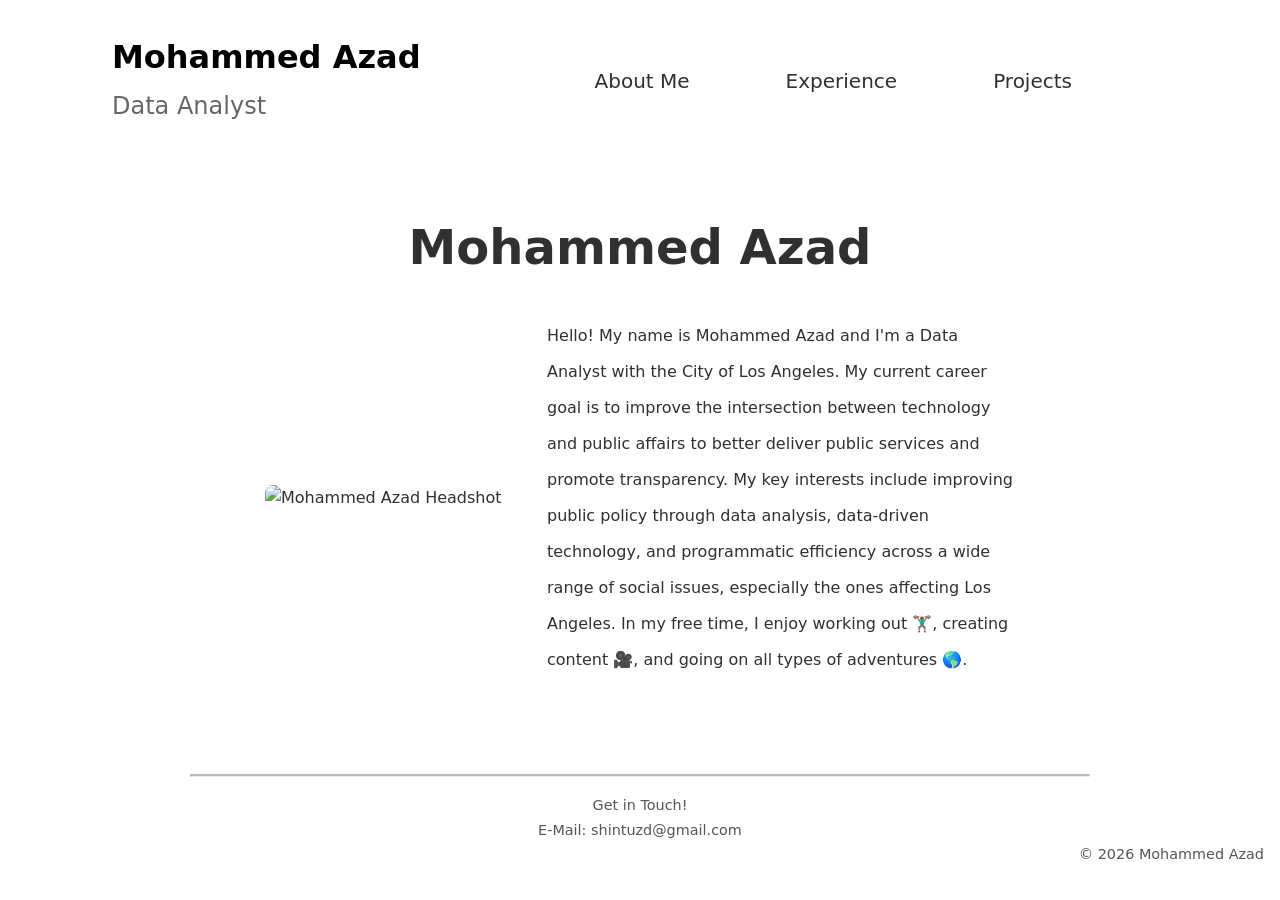
==== index.html @ d5da33bd "2026 updates 2026 update and added full sized prsnl maps" ====
<!DOCTYPE html>
<html lang="en">

<head>
    <meta charset="utf-8" />
    <meta name="viewport" content="width=device-width, initial-scale=1.0">
    <title> Mohammed Azad</title>
    <link rel="shortcut icon" href="#">
    <link rel="stylesheet" href="styles/style.css">

    <!-- Google Fonts -->
    <link href="https://fonts.googleapis.com/css2?family=Inter:wght@400;600&display=swap" rel="stylesheet">
        
    <!-- Leaflet's css-->
    <link rel="stylesheet" href="https://unpkg.com/leaflet@1.7.1/dist/leaflet.css" />

    <!-- Leaflet's JavaScript-->
    <script src="https://unpkg.com/leaflet@1.7.1/dist/leaflet.js"></script>
    <script src="https://cdnjs.cloudflare.com/ajax/libs/PapaParse/5.3.0/papaparse.min.js"></script>
</head>

<body class="home">
    <header class="header">
        <div id="plaque">
            <a href="index.html" id="name">Mohammed Azad</a>
            <h2 id="subtitle">Data Analyst</h2>
        </div>
        <nav id="navigation">
            <a href="about.html">About Me</a>
            <a href="experience.html">Experience</a>
            <a href="projects.html">Projects</a>
        </nav>
    </header>

    <main class="main_content">
        <section id="front">
            <div id="hero">
                <h1> Mohammed Azad</h1>
            </div>

            <div id="photobio">
                <img id="pfp" src="images/IMG_7677.jpg" alt="Mohammed Azad Headshot">
                <p id="landing_bio"> 
                    Hello! My name is Mohammed Azad and I'm a Data Analyst with the City of Los Angeles. My current career goal is to 
                    improve the intersection between technology and public affairs to better deliver public services and promote transparency. 
                    My key interests include improving public policy through data analysis, data-driven technology, and programmatic efficiency across a wide range of social issues, especially the ones affecting Los Angeles. 
                    In my free time, I enjoy working out 🏋🏾‍♂️, creating content 🎥, and going on all types of adventures 🌎.                        
                </p>
            </div>
        </section>
    </main>

    <footer class="footer"> 
        <hr class="solid">
        <p style="line-height: 25px;">Get in Touch! <br>
        E-Mail: shintuzd@gmail.com</p>
        <p style="text-align: right"> © 2026 Mohammed Azad</p>
    </footer> 
</body>
</html>
---- styles/style.css ----
* {
    box-sizing: border-box;
  }
  
  body {
    display: grid;
    grid-template-areas: 
      "header"
      "main_content"
      "footer";
    grid-template-rows: auto 1fr auto;
    margin: 0;
    font-family: system-ui, -apple-system, BlinkMacSystemFont, 'Segoe UI', Roboto, Oxygen, Ubuntu, Cantarell, 'Open Sans', 'Helvetica Neue', sans-serif;
    background-color: #fff; 
    color: #303030;
    line-height: 1.6;
  }

  body.full-map-page {
    overflow-x: hidden;
}

  .full-map-page #foodmap {
    width: 80vw;
    position: relative;
    
    /* 1. Move the left edge to the center of the screen */
    left: 50%; 
    
    /* 2. Pull the map back by half of its OWN width */
    transform: translateX(-50%); 
    
    height: 80vh;
    border-radius: 8px; /* Keeps the rounded corners since it's not full-screen */
    margin-top: 2rem;
    margin-bottom: 2rem;
}
  .full-map-page #travelmap {
    width: 70vw;
    height: 80vh;
    margin: 2rem auto;   /* centers cleanly */
    border-radius: 8px;
}
  p {
    margin: 0;
  }
  
  .main_content {
    grid-area: main_content;
    padding: 1rem;
    max-width: 1000px;
    margin: 0 auto;
  }
  
  .footer {
    grid-area: footer;
    text-align: center;
    padding: 2rem 1rem;
    font-size: 0.9rem;
    color: #555;
  }
  
  /* Header */
  .header {
    grid-area: header;
    display: flex;
    flex-direction: column;
    align-items: center;
    padding: 1rem;
  }
  
  .header a {
    text-decoration: none;
    color: #303030;
  }
  
  .header a:hover {
    text-decoration: underline;
  }
  
  #plaque {
    flex: 1;
    min-width: 200px;
  }
  
  #name {
    font-size: 2rem;
    font-weight: bold;
    text-decoration: none;
    color: #000;
  }
  
  #subtitle {
    font-size: 1.5rem;
    color: #666;
    margin-top: 0.25rem;
    align-self: center;
    font-weight: 100
  }
  
  #navigation {
    display: flex;
    gap: 2rem;
    flex-wrap: wrap;
    justify-content: flex-end;
    font-size: 1rem
  }
  
  /* Hero Section */
  #hero {
    text-align: center;
    margin: 2rem 0;
  }
  
  #hero h1 {
    color: #303030;
    font-size: 2.5rem;
    margin: 0;
  }
  
  #front {
    margin: 0 1rem;
  }
  
  /* Bio Section */
  #photobio {
    display: grid;
    gap: 1.5rem;
    justify-items: center;
    margin: 2rem auto;
    max-width: 750px;
  }
  
  #pfp {
    max-width: 200px;
    width: 100%;
    border-radius: 8px;
  }
  
  #landing_bio {
    font-size: 1rem;
    font-weight: 400;
    line-height: 2;
    color: #303030;
    max-width: 100%;
    text-align: center;
  }
  
  /* About Page */
  #aboutcontainer {
    display: grid;
    gap: 1rem;
  }
  
  #aboutphotobio {
  display: grid;
  grid-template-columns: 1fr 300px;
  gap: 2rem;
  align-items: start;
  margin: 2rem auto;
  max-width: 900px;
}
  
  #about_bio {
    font-size: 1rem;
    line-height: 1.8;
    color: #303030;
  }
  
  #about_bio span {
    text-align: center;
    font-weight: bold;
    font-style: italic;
    display: block;
    margin-bottom: 1rem;
  }
  
  #about_pfp {
    max-width: 300px;
    width: 100%;
    margin: 0 auto;
  }
  
  #afterfirstpg {
    font-size: 1rem;
    line-height: 1.8;
    max-width: 700px;
    margin: 0 auto 2rem auto;
  }
  
  /* Experience Page */
  .experience {
    padding-top: 1rem;
  }
  
  #work_bio {
    font-size: 0.95rem;
    line-height: 1.8;
  }
  
  #work_photo {
    max-width: 300px;
    width: 100%;
    margin: 0 auto;
  }
  
  #recent,
  #second,
  #third {
    display: grid;
    gap: 1.5rem;
    align-items: center;
  }
  
  /* Blog Cards */
  #cardokun {
    display: grid;
    gap: 2rem;
    margin: 2rem 0;
  }
  
  .card {
    background-color: white;
    border: 1px solid #bacdd8;
    padding: 1rem;
    border-radius: 12px;
  }
  
  #cardokun img {
    width: 100%;
    border-radius: 12px;
    height: 200px;
    object-fit: cover;  
  }
  
  .tag {
    padding: 4px 8px;
    border: 1px solid #e5eaed;
    border-radius: 50px;
    font-size: 0.8rem;
    font-weight: 600;
    color: #788697;
  }
  
  #cardname {
    font-size: 1.2rem;
    font-weight: 600;
    margin-top: 1rem;
  }
  
  #cardokun p {
    font-size: 0.9rem;
    color: #7f8c9b;
    line-height: 1.5;
    margin-bottom: 0.5rem;
  }
  
  #cardokun button {
    border: none;
    padding: 0.75rem 1.25rem;
    border-radius: 50px;
    font-weight: 600;
    color: #0077ff;
    background-color: #e0efff;
    margin: 0 auto;
    display: block;
    cursor: pointer;
    transition: background 0.2s ease, color 0.2s ease;
  }
  
  #cardokun button:hover {
    background-color: #0077ff;
    color: #e0efff;
  }
  
  /* Footer */
  hr.solid {
    border-top: 2px solid #bbb;
    margin: 1rem auto;
    max-width: 900px;
  }
  
  /* Maps */
  #restaurant_portion {
    display: grid;
    gap: 2rem;
  }
  
  #restaurant_interface {
    display: grid;
    gap: 1.5rem;
  }
  
  #restaurant_map {
    display: grid;
    gap: 1rem;
  }
  
  #restaurant_survey {
    height: auto;
  }
  
  #the_map,
  #the_map2 {
    height: 60vh;
    margin: 1rem auto;
    width: 100%;
    border-radius: 8px;
  }


   /* Large screens */

  @media (min-width: 1200px) {

    .main_content {
    max-width: 1550px; /* Increased from 1000px */
  }

    .header {
      flex-direction: row;
      justify-content: space-between;
      align-items: center;
    }
  
    #photobio {
      grid-template-columns: 1fr 2fr;
      text-align: left;
      align-items: center;
    }
  
    #landing_bio {
      text-align: left;
      padding-left: 1rem;
      line-height: 2;
    }
  
    #aboutphotobio {
      grid-template-columns: 2fr 2.5fr;
      align-items: center;
    }
  
    #recent,
    #second,
    #third {
      grid-template-columns: 1fr 1fr;
    }
  
    #cardokun {
      grid-template-columns: repeat(3, 1fr);
    }
  
    #restaurant_interface {
      grid-template-columns: 2fr 1fr;
    }
    
    #hero h1 {
      font-size: 3rem;
    }
  
    #pfp {
      max-width: 270px;
    }
  
    #work_photo {
      max-width: 400px;
    }

    #landing_bio {
        text-align: left;
        padding-left: 1rem;
        line-height: 2.25;
      }

    #plaque {
        margin-left: 6rem;
        margin-top: 1rem;

    }
    #navigation {
        gap: 6rem;
        font-size: 1.25rem;
        margin-right: 12rem
    }
  }
  
  /* Medium screens */
  @media (min-width: 768px) and (max-width: 1199px) {
    .header {
      flex-direction: row;
      justify-content: space-between;
      align-items: center;
    }
  
    #photobio {
      grid-template-columns: 1fr 2fr;
      text-align: left;
      align-items: center;
    }
  
    #landing_bio {
      text-align: left;
      padding-left: 1rem;
      line-height: 2;
    }
  
    #aboutphotobio {
      grid-template-columns: 2fr 2fr;
      align-items: center;
    }
  
    #recent,
    #second,
    #third {
      grid-template-columns: 1fr 1fr;
    }
  
    #cardokun {
      grid-template-columns: 1fr 1fr;
    }
  
    #restaurant_interface {
      grid-template-columns: 2fr 1fr;
    }

    #navigation {
        gap: 6rem;
    }

    plaque {
      margin-left: 2rem;
      margin-top: 1rem;

  }


  }
  
 
 /* Small screens */
  
  @media (max-width: 767px) {
    .header {
      flex-direction: column;
      align-items: center; 
      gap: 1rem;
      text-align: center;
    }
  
    #plaque {
      text-align: center; 
    }
  
    #navigation {
      justify-content: center; 
      gap: 1rem
    }

    .home #hero {
      display:none;
    }

    #aboutphotobio {
    grid-template-columns: 1fr; 
  }

  #about_pfp {
    order: -1; 
    justify-self: center;
    max-width: 250px; 
    margin-bottom: 1rem;
  }
  }

  /* Style for the legend container */
.info.legend {
    padding: 10px;
    font-family: system-ui, sans-serif;
    background: white;
    background: rgba(255, 255, 255, 0.9);
    box-shadow: 0 0 15px rgba(0, 0, 0, 0.2);
    border-radius: 5px;
    line-height: 24px;
    color: #333;
}

/* Style for the little icons in the legend */
.legend i {
    width: 18px;
    height: 18px;
    float: left;
    margin-right: 10px;
    opacity: 0.7;
    border-radius: 50%; /* Makes the Want-to-Go icon a circle */
}

.marker-img {
    width: 12px;   /* Default was 12px; try 8px or 10px */
    height: auto; 
    margin-left: 2px; /* Adds a tiny bit of centering space if needed */
}

.legend-icon-want {
    background: #28a745; /* Your Success Green */
    border: 2px solid #1e7e34;
}
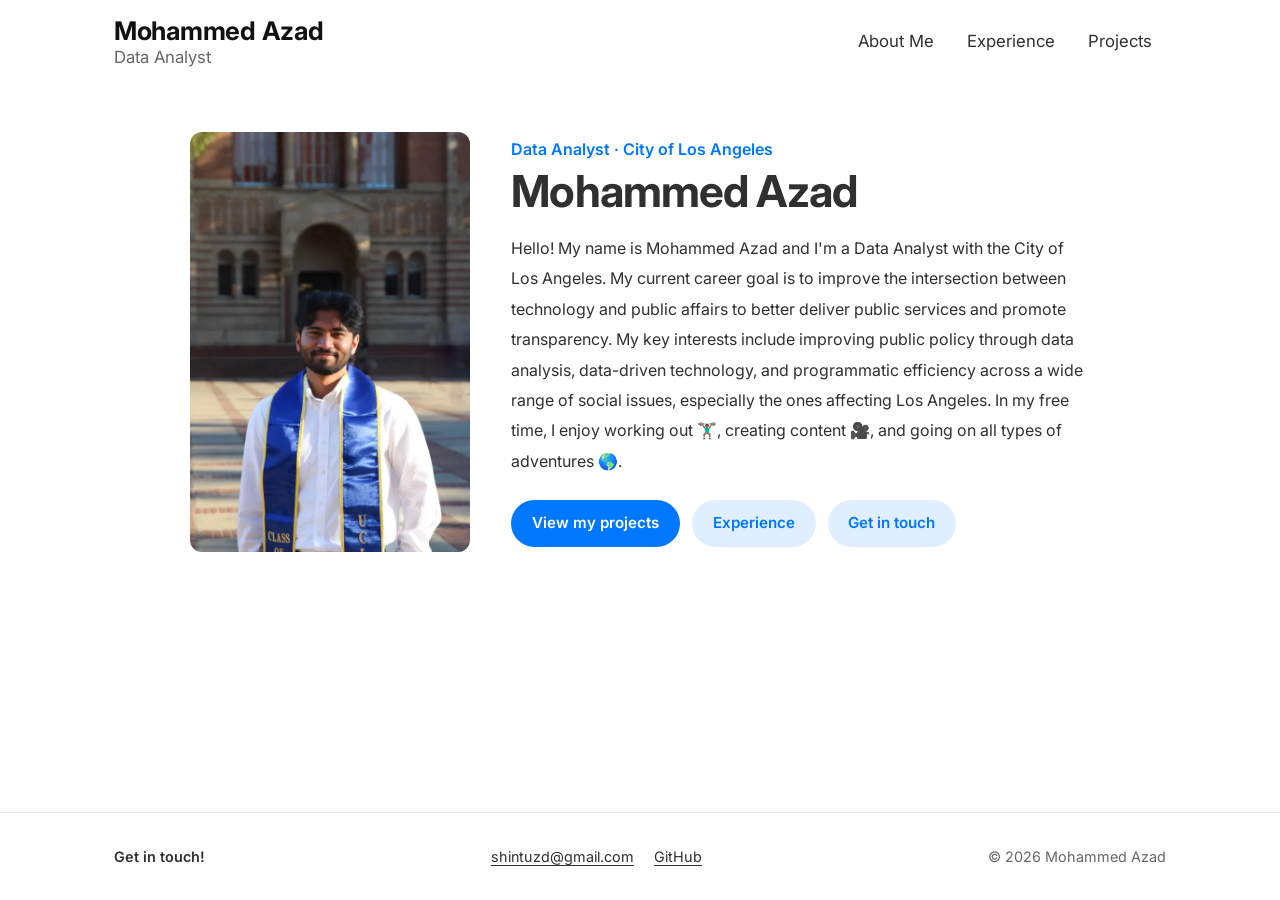
==== commit 4124c402: "Website revamp" ====
--- a/index.html
+++ b/index.html
@@ -2,59 +2,73 @@
 <html lang="en">
 
 <head>
-    <meta charset="utf-8" />
+    <meta charset="utf-8">
     <meta name="viewport" content="width=device-width, initial-scale=1.0">
-    <title> Mohammed Azad</title>
-    <link rel="shortcut icon" href="#">
+    <title>Mohammed Azad | Data Analyst</title>
+    <meta name="description" content="Mohammed Azad is a Data Analyst with the City of Los Angeles, working at the intersection of technology and public affairs.">
+    <link rel="canonical" href="https://shintuzd.com/">
+    <meta property="og:type" content="website">
+    <meta property="og:title" content="Mohammed Azad | Data Analyst">
+    <meta property="og:description" content="Data Analyst with the City of Los Angeles, working at the intersection of technology and public affairs.">
+    <meta property="og:url" content="https://shintuzd.com/">
+    <meta property="og:image" content="https://shintuzd.com/images/web/og-image.jpg">
+    <meta name="twitter:card" content="summary">
+    <link rel="icon" href="images/favicon.svg" type="image/svg+xml">
+
+    <link rel="preconnect" href="https://fonts.googleapis.com">
+    <link rel="preconnect" href="https://fonts.gstatic.com" crossorigin>
+    <link href="https://fonts.googleapis.com/css2?family=Inter:wght@400;600;700&display=swap" rel="stylesheet">
     <link rel="stylesheet" href="styles/style.css">
-
-    <!-- Google Fonts -->
-    <link href="https://fonts.googleapis.com/css2?family=Inter:wght@400;600&display=swap" rel="stylesheet">
-        
-    <!-- Leaflet's css-->
-    <link rel="stylesheet" href="https://unpkg.com/leaflet@1.7.1/dist/leaflet.css" />
-
-    <!-- Leaflet's JavaScript-->
-    <script src="https://unpkg.com/leaflet@1.7.1/dist/leaflet.js"></script>
-    <script src="https://cdnjs.cloudflare.com/ajax/libs/PapaParse/5.3.0/papaparse.min.js"></script>
 </head>
 
-<body class="home">
+<body>
+    <a class="skip-link" href="#main">Skip to content</a>
     <header class="header">
-        <div id="plaque">
-            <a href="index.html" id="name">Mohammed Azad</a>
-            <h2 id="subtitle">Data Analyst</h2>
+        <div class="header__inner">
+            <a href="index.html" class="brand">
+                <span class="brand__name">Mohammed Azad</span>
+                <span class="brand__title">Data Analyst</span>
+            </a>
+            <nav class="nav" aria-label="Main">
+                <a href="about.html">About Me</a>
+                <a href="experience.html">Experience</a>
+                <a href="projects.html">Projects</a>
+            </nav>
         </div>
-        <nav id="navigation">
-            <a href="about.html">About Me</a>
-            <a href="experience.html">Experience</a>
-            <a href="projects.html">Projects</a>
-        </nav>
     </header>
 
-    <main class="main_content">
-        <section id="front">
-            <div id="hero">
-                <h1> Mohammed Azad</h1>
-            </div>
-
-            <div id="photobio">
-                <img id="pfp" src="images/IMG_7677.jpg" alt="Mohammed Azad Headshot">
-                <p id="landing_bio"> 
-                    Hello! My name is Mohammed Azad and I'm a Data Analyst with the City of Los Angeles. My current career goal is to 
-                    improve the intersection between technology and public affairs to better deliver public services and promote transparency. 
-                    My key interests include improving public policy through data analysis, data-driven technology, and programmatic efficiency across a wide range of social issues, especially the ones affecting Los Angeles. 
-                    In my free time, I enjoy working out 🏋🏾‍♂️, creating content 🎥, and going on all types of adventures 🌎.                        
+    <main id="main" class="main_content">
+        <section class="intro">
+            <img class="intro__photo" src="images/web/headshot.webp" width="600" height="900"
+                alt="Portrait of Mohammed Azad">
+            <div>
+                <p class="intro__eyebrow">Data Analyst · City of Los Angeles</p>
+                <h1 class="intro__heading">Mohammed Azad</h1>
+                <p class="intro__bio">
+                    Hello! My name is Mohammed Azad and I'm a Data Analyst with the City of Los Angeles. My current career goal is to
+                    improve the intersection between technology and public affairs to better deliver public services and promote transparency.
+                    My key interests include improving public policy through data analysis, data-driven technology, and programmatic efficiency across a wide range of social issues, especially the ones affecting Los Angeles.
+                    In my free time, I enjoy working out 🏋🏾‍♂️, creating content 🎥, and going on all types of adventures 🌎.
                 </p>
+                <div class="intro__actions">
+                    <a class="button button--solid" href="projects.html">View my projects</a>
+                    <a class="button" href="experience.html">Experience</a>
+                    <a class="button" href="mailto:shintuzd@gmail.com">Get in touch</a>
+                </div>
             </div>
         </section>
     </main>
 
-    <footer class="footer"> 
-        <hr class="solid">
-        <p style="line-height: 25px;">Get in Touch! <br>
-        E-Mail: shintuzd@gmail.com</p>
-        <p style="text-align: right"> © 2026 Mohammed Azad</p>
-    </footer> 
+    <footer class="footer">
+        <div class="footer__inner">
+            <p class="footer__cta">Get in touch!</p>
+            <ul class="footer__links">
+                <li><a href="mailto:shintuzd@gmail.com">shintuzd@gmail.com</a></li>
+                <li><a href="https://github.com/shintuzd" target="_blank" rel="noopener">GitHub</a></li>
+            </ul>
+            <p class="footer__copy">© <span data-year>2026</span> Mohammed Azad</p>
+        </div>
+    </footer>
+    <script src="js/site.js"></script>
 </body>
 </html>
--- a/styles/style.css
+++ b/styles/style.css
@@ -1,509 +1,690 @@
+/* ==========================================================================
+   Tokens
+   ========================================================================== */
+:root {
+  --bg: #fff;
+  --text: #303030;
+  --text-strong: #111;
+  --muted: #666;
+  --subtle: #7f8c9b;
+  --border: #e5eaed;
+  --card-border: #bacdd8;
+  --accent: #0077ff;
+  --accent-soft: #e0efff;
+  --radius: 12px;
+  --content-width: 1100px;
+  --font: 'Inter', system-ui, -apple-system, BlinkMacSystemFont, 'Segoe UI', Roboto, 'Helvetica Neue', sans-serif;
+}
+
+/* ==========================================================================
+   Base
+   ========================================================================== */
 * {
-    box-sizing: border-box;
-  }
-  
-  body {
-    display: grid;
-    grid-template-areas: 
-      "header"
-      "main_content"
-      "footer";
-    grid-template-rows: auto 1fr auto;
-    margin: 0;
-    font-family: system-ui, -apple-system, BlinkMacSystemFont, 'Segoe UI', Roboto, Oxygen, Ubuntu, Cantarell, 'Open Sans', 'Helvetica Neue', sans-serif;
-    background-color: #fff; 
-    color: #303030;
-    line-height: 1.6;
-  }
-
-  body.full-map-page {
-    overflow-x: hidden;
-}
-
-  .full-map-page #foodmap {
-    width: 80vw;
-    position: relative;
-    
-    /* 1. Move the left edge to the center of the screen */
-    left: 50%; 
-    
-    /* 2. Pull the map back by half of its OWN width */
-    transform: translateX(-50%); 
-    
-    height: 80vh;
-    border-radius: 8px; /* Keeps the rounded corners since it's not full-screen */
-    margin-top: 2rem;
-    margin-bottom: 2rem;
-}
-  .full-map-page #travelmap {
-    width: 70vw;
-    height: 80vh;
-    margin: 2rem auto;   /* centers cleanly */
-    border-radius: 8px;
-}
-  p {
-    margin: 0;
-  }
-  
+  box-sizing: border-box;
+}
+
+html {
+  scroll-behavior: smooth;
+}
+
+body {
+  display: flex;
+  flex-direction: column;
+  min-height: 100vh;
+  margin: 0;
+  font-family: var(--font);
+  background-color: var(--bg);
+  color: var(--text);
+  line-height: 1.6;
+  -webkit-font-smoothing: antialiased;
+}
+
+main {
+  flex: 1;
+}
+
+img {
+  max-width: 100%;
+  height: auto;
+  display: block;
+}
+
+p {
+  margin: 0 0 1rem;
+}
+
+a {
+  color: var(--accent);
+  text-underline-offset: 3px;
+}
+
+a:hover {
+  text-decoration-thickness: 2px;
+}
+
+:focus-visible {
+  outline: 2px solid var(--accent);
+  outline-offset: 3px;
+  border-radius: 4px;
+}
+
+.skip-link {
+  position: absolute;
+  left: 1rem;
+  top: -3rem;
+  padding: 0.5rem 1rem;
+  background: var(--text-strong);
+  color: #fff;
+  border-radius: 6px;
+  z-index: 2000;
+}
+
+.skip-link:focus {
+  top: 1rem;
+}
+
+/* ==========================================================================
+   Header
+   ========================================================================== */
+.header {
+  position: sticky;
+  top: 0;
+  z-index: 1000;
+  background: rgba(255, 255, 255, 0.92);
+  backdrop-filter: saturate(180%) blur(8px);
+  -webkit-backdrop-filter: saturate(180%) blur(8px);
+  border-bottom: 1px solid transparent;
+  transition: border-color 0.2s ease;
+}
+
+.header.is-scrolled {
+  border-bottom-color: var(--border);
+}
+
+.header__inner {
+  max-width: var(--content-width);
+  margin: 0 auto;
+  padding: 1rem 1.5rem;
+  display: flex;
+  align-items: center;
+  justify-content: space-between;
+  gap: 1rem;
+  flex-wrap: wrap;
+}
+
+.brand {
+  text-decoration: none;
+  color: var(--text-strong);
+  line-height: 1.2;
+}
+
+.brand__name {
+  display: block;
+  font-size: 1.6rem;
+  font-weight: 700;
+  letter-spacing: -0.01em;
+}
+
+.brand__title {
+  display: block;
+  font-size: 1.05rem;
+  color: var(--muted);
+  font-weight: 400;
+}
+
+.nav {
+  display: flex;
+  gap: 0.25rem;
+  flex-wrap: wrap;
+}
+
+.nav a {
+  color: var(--text);
+  text-decoration: none;
+  font-size: 1.05rem;
+  padding: 0.4rem 0.9rem;
+  border-radius: 50px;
+  transition: background 0.2s ease, color 0.2s ease;
+}
+
+.nav a:hover {
+  background: #f3f5f7;
+}
+
+.nav a[aria-current="page"] {
+  color: var(--accent);
+  background: var(--accent-soft);
+  font-weight: 600;
+}
+
+/* ==========================================================================
+   Layout
+   ========================================================================== */
+.main_content {
+  width: 100%;
+  max-width: var(--content-width);
+  margin: 0 auto;
+  padding: 1rem 1.5rem 3rem;
+}
+
+.page-title {
+  text-align: center;
+  margin: 2rem 0 2.5rem;
+}
+
+.page-title h1 {
+  color: var(--text);
+  font-size: clamp(2rem, 5vw, 3rem);
+  letter-spacing: -0.02em;
+  line-height: 1.15;
+  margin: 0 0 0.5rem;
+}
+
+.page-title p {
+  color: var(--muted);
+  margin: 0;
+}
+
+.section-heading {
+  font-size: 1.5rem;
+  text-align: center;
+  margin: 3rem 0 1rem;
+}
+
+.prose {
+  max-width: 700px;
+  margin: 0 auto 2rem;
+  line-height: 1.8;
+}
+
+/* ==========================================================================
+   Buttons
+   ========================================================================== */
+.button {
+  display: inline-block;
+  border: none;
+  padding: 0.7rem 1.3rem;
+  border-radius: 50px;
+  font-weight: 600;
+  font-size: 0.95rem;
+  text-decoration: none;
+  color: var(--accent);
+  background-color: var(--accent-soft);
+  cursor: pointer;
+  transition: background 0.2s ease, color 0.2s ease;
+}
+
+.button:hover {
+  background-color: var(--accent);
+  color: #fff;
+}
+
+.button--solid {
+  background-color: var(--accent);
+  color: #fff;
+}
+
+.button--solid:hover {
+  background-color: #005fcc;
+}
+
+/* ==========================================================================
+   Home
+   ========================================================================== */
+.intro {
+  display: grid;
+  gap: 2rem;
+  align-items: center;
+  justify-items: center;
+  max-width: 900px;
+  margin: 2rem auto;
+}
+
+.intro__photo {
+  width: 100%;
+  max-width: 280px;
+  border-radius: var(--radius);
+  aspect-ratio: 2 / 3;
+  object-fit: cover;
+}
+
+.intro__eyebrow {
+  color: var(--accent);
+  font-weight: 600;
+  margin-bottom: 0.25rem;
+}
+
+.intro__heading {
+  font-size: clamp(2rem, 5vw, 2.75rem);
+  letter-spacing: -0.02em;
+  line-height: 1.15;
+  margin: 0 0 1rem;
+}
+
+.intro__bio {
+  line-height: 1.9;
+}
+
+.intro__actions {
+  display: flex;
+  gap: 0.75rem;
+  flex-wrap: wrap;
+  margin-top: 1.5rem;
+}
+
+/* ==========================================================================
+   About
+   ========================================================================== */
+.about-lead {
+  display: grid;
+  gap: 2.5rem;
+  align-items: center;
+  max-width: 1000px;
+  margin: 0 auto 2.5rem;
+}
+
+.about-lead__photo {
+  width: 100%;
+  max-width: 340px;
+  margin: 0 auto;
+  border-radius: var(--radius);
+}
+
+.about-lead__eyebrow {
+  font-weight: 700;
+  font-style: italic;
+  margin-bottom: 0.75rem;
+}
+
+.about-lead p {
+  line-height: 1.8;
+}
+
+/* ==========================================================================
+   Experience
+   ========================================================================== */
+.job {
+  display: grid;
+  gap: 1.5rem 3rem;
+  align-items: center;
+  padding: 2.5rem 0;
+  border-top: 1px solid var(--border);
+}
+
+.job:first-of-type {
+  border-top: none;
+  padding-top: 0;
+}
+
+.job__org {
+  font-size: 1.6rem;
+  line-height: 1.25;
+  margin: 0;
+}
+
+.job__role {
+  font-size: 1.15rem;
+  font-weight: 400;
+  color: var(--muted);
+  margin: 0.25rem 0 1rem;
+}
+
+.job__body {
+  font-size: 0.97rem;
+  line-height: 1.8;
+}
+
+.job__body ul {
+  padding-left: 1.25rem;
+  margin: 0;
+}
+
+.job__photo {
+  width: 100%;
+  border-radius: var(--radius);
+  aspect-ratio: 3 / 2;
+  object-fit: cover;
+}
+
+/* ==========================================================================
+   Project cards
+   ========================================================================== */
+.filters {
+  display: flex;
+  flex-wrap: wrap;
+  justify-content: center;
+  gap: 0.5rem;
+  margin-bottom: 2rem;
+}
+
+.filter {
+  font: inherit;
+  font-size: 0.85rem;
+  font-weight: 600;
+  padding: 0.35rem 0.9rem;
+  border: 1px solid var(--border);
+  border-radius: 50px;
+  background: #fff;
+  color: #788697;
+  cursor: pointer;
+  transition: all 0.15s ease;
+}
+
+.filter:hover {
+  border-color: var(--card-border);
+  color: var(--text);
+}
+
+.filter[aria-pressed="true"] {
+  background: var(--accent-soft);
+  border-color: var(--accent-soft);
+  color: var(--accent);
+}
+
+.cards {
+  display: grid;
+  gap: 1.5rem;
+  margin: 0;
+  padding: 0;
+  list-style: none;
+}
+
+.card {
+  position: relative;
+  display: flex;
+  flex-direction: column;
+  background-color: #fff;
+  border: 1px solid var(--card-border);
+  padding: 1rem;
+  border-radius: var(--radius);
+  transition: transform 0.2s ease, box-shadow 0.2s ease;
+}
+
+.card[hidden] {
+  display: none;
+}
+
+.card:hover,
+.card:focus-within {
+  transform: translateY(-3px);
+  box-shadow: 0 10px 24px rgba(16, 40, 70, 0.08);
+}
+
+.card__image {
+  width: 100%;
+  height: 200px;
+  object-fit: cover;
+  border-radius: 8px;
+  background: #f3f5f7;
+}
+
+.card__tags {
+  display: flex;
+  flex-wrap: wrap;
+  gap: 0.35rem;
+  margin: 1rem 0 0;
+  padding: 0;
+  list-style: none;
+}
+
+.tag {
+  padding: 2px 8px;
+  border: 1px solid var(--border);
+  border-radius: 50px;
+  font-size: 0.75rem;
+  font-weight: 600;
+  color: #788697;
+}
+
+.card__title {
+  font-size: 1.15rem;
+  font-weight: 600;
+  line-height: 1.35;
+  margin: 0.75rem 0 0.5rem;
+}
+
+.card__title a {
+  color: var(--text);
+  text-decoration: none;
+}
+
+/* Makes the whole card clickable via the title link */
+.card__title a::after {
+  content: "";
+  position: absolute;
+  inset: 0;
+  border-radius: var(--radius);
+}
+
+.card__desc {
+  font-size: 0.9rem;
+  color: var(--subtle);
+  line-height: 1.55;
+  flex: 1;
+}
+
+.card__cta {
+  align-self: flex-start;
+  font-size: 0.9rem;
+  font-weight: 600;
+  color: var(--accent);
+}
+
+.card:hover .card__cta {
+  text-decoration: underline;
+}
+
+/* ==========================================================================
+   Gallery (HHH Hub)
+   ========================================================================== */
+.gallery {
+  display: grid;
+  gap: 2rem;
+  max-width: 940px;
+  margin: 0 auto;
+}
+
+.gallery img {
+  border-radius: 8px;
+  border: 1px solid var(--border);
+}
+
+/* ==========================================================================
+   Footer
+   ========================================================================== */
+.footer {
+  border-top: 1px solid var(--border);
+  font-size: 0.9rem;
+  color: var(--muted);
+}
+
+.footer__inner {
+  max-width: var(--content-width);
+  margin: 0 auto;
+  padding: 2rem 1.5rem;
+  display: flex;
+  flex-wrap: wrap;
+  gap: 1rem 2rem;
+  justify-content: space-between;
+  align-items: center;
+}
+
+.footer__cta {
+  margin: 0;
+  color: var(--text);
+  font-weight: 600;
+}
+
+.footer__links {
+  display: flex;
+  gap: 1.25rem;
+  flex-wrap: wrap;
+  margin: 0;
+  padding: 0;
+  list-style: none;
+}
+
+.footer__links a {
+  color: var(--text);
+}
+
+.footer__copy {
+  margin: 0;
+}
+
+/* ==========================================================================
+   Maps
+   ========================================================================== */
+.map {
+  height: 60vh;
+  min-height: 360px;
+  width: 100%;
+  margin: 1rem auto 2.5rem;
+  border-radius: 8px;
+  border: 1px solid var(--border);
+  z-index: 0;
+}
+
+.map--full {
+  height: 75vh;
+}
+
+.map-status {
+  text-align: center;
+  color: var(--muted);
+  font-size: 0.9rem;
+}
+
+.leaflet-popup-content h2 {
+  font-size: 1rem;
+  margin: 0 0 0.25rem;
+}
+
+.leaflet-popup-content h3 {
+  font-size: 0.9rem;
+  font-weight: 400;
+  margin: 0;
+}
+
+.info.legend {
+  padding: 10px;
+  background: rgba(255, 255, 255, 0.9);
+  box-shadow: 0 0 15px rgba(0, 0, 0, 0.2);
+  border-radius: 5px;
+  line-height: 24px;
+  color: #333;
+}
+
+.legend i {
+  width: 18px;
+  height: 18px;
+  float: left;
+  margin: 3px 10px 0 0;
+  opacity: 0.7;
+  border-radius: 50%;
+}
+
+.legend-item {
+  display: flex;
+  align-items: center;
+  gap: 8px;
+}
+
+.marker-img {
+  width: 12px;
+  height: auto;
+  margin: 0 3px;
+}
+
+.legend-icon-want {
+  background: #28a745;
+  border: 2px solid #1e7e34;
+}
+
+/* ==========================================================================
+   Responsive
+   ========================================================================== */
+@media (min-width: 768px) {
+  .intro {
+    grid-template-columns: 1fr 2fr;
+    justify-items: start;
+  }
+
+  .about-lead {
+    grid-template-columns: 1.4fr 1fr;
+  }
+
+  .job {
+    grid-template-columns: 1.3fr 1fr;
+  }
+
+  .cards {
+    grid-template-columns: repeat(2, 1fr);
+  }
+}
+
+@media (min-width: 1024px) {
+  .cards {
+    grid-template-columns: repeat(3, 1fr);
+  }
+}
+
+@media (max-width: 767px) {
+  .header__inner {
+    flex-direction: column;
+    text-align: center;
+    padding: 0.75rem 1rem;
+    gap: 0.5rem;
+  }
+
+  .brand__name {
+    font-size: 1.4rem;
+  }
+
+  .nav {
+    justify-content: center;
+  }
+
+  .nav a {
+    font-size: 0.95rem;
+    padding: 0.35rem 0.75rem;
+  }
+
   .main_content {
-    grid-area: main_content;
-    padding: 1rem;
-    max-width: 1000px;
-    margin: 0 auto;
-  }
-  
-  .footer {
-    grid-area: footer;
+    padding: 0.5rem 1rem 2rem;
+  }
+
+  .intro {
     text-align: center;
-    padding: 2rem 1rem;
-    font-size: 0.9rem;
-    color: #555;
-  }
-  
-  /* Header */
-  .header {
-    grid-area: header;
-    display: flex;
+  }
+
+  .intro__actions {
+    justify-content: center;
+  }
+
+  .about-lead__photo {
+    order: -1;
+    max-width: 260px;
+  }
+
+  .job__photo {
+    order: -1;
+  }
+
+  .footer__inner {
     flex-direction: column;
-    align-items: center;
-    padding: 1rem;
-  }
-  
-  .header a {
-    text-decoration: none;
-    color: #303030;
-  }
-  
-  .header a:hover {
-    text-decoration: underline;
-  }
-  
-  #plaque {
-    flex: 1;
-    min-width: 200px;
-  }
-  
-  #name {
-    font-size: 2rem;
-    font-weight: bold;
-    text-decoration: none;
-    color: #000;
-  }
-  
-  #subtitle {
-    font-size: 1.5rem;
-    color: #666;
-    margin-top: 0.25rem;
-    align-self: center;
-    font-weight: 100
-  }
-  
-  #navigation {
-    display: flex;
-    gap: 2rem;
-    flex-wrap: wrap;
-    justify-content: flex-end;
-    font-size: 1rem
-  }
-  
-  /* Hero Section */
-  #hero {
     text-align: center;
-    margin: 2rem 0;
-  }
-  
-  #hero h1 {
-    color: #303030;
-    font-size: 2.5rem;
-    margin: 0;
-  }
-  
-  #front {
-    margin: 0 1rem;
-  }
-  
-  /* Bio Section */
-  #photobio {
-    display: grid;
-    gap: 1.5rem;
-    justify-items: center;
-    margin: 2rem auto;
-    max-width: 750px;
-  }
-  
-  #pfp {
-    max-width: 200px;
-    width: 100%;
-    border-radius: 8px;
-  }
-  
-  #landing_bio {
-    font-size: 1rem;
-    font-weight: 400;
-    line-height: 2;
-    color: #303030;
-    max-width: 100%;
-    text-align: center;
-  }
-  
-  /* About Page */
-  #aboutcontainer {
-    display: grid;
-    gap: 1rem;
-  }
-  
-  #aboutphotobio {
-  display: grid;
-  grid-template-columns: 1fr 300px;
-  gap: 2rem;
-  align-items: start;
-  margin: 2rem auto;
-  max-width: 900px;
-}
-  
-  #about_bio {
-    font-size: 1rem;
-    line-height: 1.8;
-    color: #303030;
-  }
-  
-  #about_bio span {
-    text-align: center;
-    font-weight: bold;
-    font-style: italic;
-    display: block;
-    margin-bottom: 1rem;
-  }
-  
-  #about_pfp {
-    max-width: 300px;
-    width: 100%;
-    margin: 0 auto;
-  }
-  
-  #afterfirstpg {
-    font-size: 1rem;
-    line-height: 1.8;
-    max-width: 700px;
-    margin: 0 auto 2rem auto;
-  }
-  
-  /* Experience Page */
-  .experience {
-    padding-top: 1rem;
-  }
-  
-  #work_bio {
-    font-size: 0.95rem;
-    line-height: 1.8;
-  }
-  
-  #work_photo {
-    max-width: 300px;
-    width: 100%;
-    margin: 0 auto;
-  }
-  
-  #recent,
-  #second,
-  #third {
-    display: grid;
-    gap: 1.5rem;
-    align-items: center;
-  }
-  
-  /* Blog Cards */
-  #cardokun {
-    display: grid;
-    gap: 2rem;
-    margin: 2rem 0;
-  }
-  
-  .card {
-    background-color: white;
-    border: 1px solid #bacdd8;
-    padding: 1rem;
-    border-radius: 12px;
-  }
-  
-  #cardokun img {
-    width: 100%;
-    border-radius: 12px;
-    height: 200px;
-    object-fit: cover;  
-  }
-  
-  .tag {
-    padding: 4px 8px;
-    border: 1px solid #e5eaed;
-    border-radius: 50px;
-    font-size: 0.8rem;
-    font-weight: 600;
-    color: #788697;
-  }
-  
-  #cardname {
-    font-size: 1.2rem;
-    font-weight: 600;
-    margin-top: 1rem;
-  }
-  
-  #cardokun p {
-    font-size: 0.9rem;
-    color: #7f8c9b;
-    line-height: 1.5;
-    margin-bottom: 0.5rem;
-  }
-  
-  #cardokun button {
-    border: none;
-    padding: 0.75rem 1.25rem;
-    border-radius: 50px;
-    font-weight: 600;
-    color: #0077ff;
-    background-color: #e0efff;
-    margin: 0 auto;
-    display: block;
-    cursor: pointer;
-    transition: background 0.2s ease, color 0.2s ease;
-  }
-  
-  #cardokun button:hover {
-    background-color: #0077ff;
-    color: #e0efff;
-  }
-  
-  /* Footer */
-  hr.solid {
-    border-top: 2px solid #bbb;
-    margin: 1rem auto;
-    max-width: 900px;
-  }
-  
-  /* Maps */
-  #restaurant_portion {
-    display: grid;
-    gap: 2rem;
-  }
-  
-  #restaurant_interface {
-    display: grid;
-    gap: 1.5rem;
-  }
-  
-  #restaurant_map {
-    display: grid;
-    gap: 1rem;
-  }
-  
-  #restaurant_survey {
-    height: auto;
-  }
-  
-  #the_map,
-  #the_map2 {
-    height: 60vh;
-    margin: 1rem auto;
-    width: 100%;
-    border-radius: 8px;
-  }
-
-
-   /* Large screens */
-
-  @media (min-width: 1200px) {
-
-    .main_content {
-    max-width: 1550px; /* Increased from 1000px */
-  }
-
-    .header {
-      flex-direction: row;
-      justify-content: space-between;
-      align-items: center;
-    }
-  
-    #photobio {
-      grid-template-columns: 1fr 2fr;
-      text-align: left;
-      align-items: center;
-    }
-  
-    #landing_bio {
-      text-align: left;
-      padding-left: 1rem;
-      line-height: 2;
-    }
-  
-    #aboutphotobio {
-      grid-template-columns: 2fr 2.5fr;
-      align-items: center;
-    }
-  
-    #recent,
-    #second,
-    #third {
-      grid-template-columns: 1fr 1fr;
-    }
-  
-    #cardokun {
-      grid-template-columns: repeat(3, 1fr);
-    }
-  
-    #restaurant_interface {
-      grid-template-columns: 2fr 1fr;
-    }
-    
-    #hero h1 {
-      font-size: 3rem;
-    }
-  
-    #pfp {
-      max-width: 270px;
-    }
-  
-    #work_photo {
-      max-width: 400px;
-    }
-
-    #landing_bio {
-        text-align: left;
-        padding-left: 1rem;
-        line-height: 2.25;
-      }
-
-    #plaque {
-        margin-left: 6rem;
-        margin-top: 1rem;
-
-    }
-    #navigation {
-        gap: 6rem;
-        font-size: 1.25rem;
-        margin-right: 12rem
-    }
-  }
-  
-  /* Medium screens */
-  @media (min-width: 768px) and (max-width: 1199px) {
-    .header {
-      flex-direction: row;
-      justify-content: space-between;
-      align-items: center;
-    }
-  
-    #photobio {
-      grid-template-columns: 1fr 2fr;
-      text-align: left;
-      align-items: center;
-    }
-  
-    #landing_bio {
-      text-align: left;
-      padding-left: 1rem;
-      line-height: 2;
-    }
-  
-    #aboutphotobio {
-      grid-template-columns: 2fr 2fr;
-      align-items: center;
-    }
-  
-    #recent,
-    #second,
-    #third {
-      grid-template-columns: 1fr 1fr;
-    }
-  
-    #cardokun {
-      grid-template-columns: 1fr 1fr;
-    }
-  
-    #restaurant_interface {
-      grid-template-columns: 2fr 1fr;
-    }
-
-    #navigation {
-        gap: 6rem;
-    }
-
-    plaque {
-      margin-left: 2rem;
-      margin-top: 1rem;
-
-  }
-
-
-  }
-  
- 
- /* Small screens */
-  
-  @media (max-width: 767px) {
-    .header {
-      flex-direction: column;
-      align-items: center; 
-      gap: 1rem;
-      text-align: center;
-    }
-  
-    #plaque {
-      text-align: center; 
-    }
-  
-    #navigation {
-      justify-content: center; 
-      gap: 1rem
-    }
-
-    .home #hero {
-      display:none;
-    }
-
-    #aboutphotobio {
-    grid-template-columns: 1fr; 
-  }
-
-  #about_pfp {
-    order: -1; 
-    justify-self: center;
-    max-width: 250px; 
-    margin-bottom: 1rem;
-  }
-  }
-
-  /* Style for the legend container */
-.info.legend {
-    padding: 10px;
-    font-family: system-ui, sans-serif;
-    background: white;
-    background: rgba(255, 255, 255, 0.9);
-    box-shadow: 0 0 15px rgba(0, 0, 0, 0.2);
-    border-radius: 5px;
-    line-height: 24px;
-    color: #333;
-}
-
-/* Style for the little icons in the legend */
-.legend i {
-    width: 18px;
-    height: 18px;
-    float: left;
-    margin-right: 10px;
-    opacity: 0.7;
-    border-radius: 50%; /* Makes the Want-to-Go icon a circle */
-}
-
-.marker-img {
-    width: 12px;   /* Default was 12px; try 8px or 10px */
-    height: auto; 
-    margin-left: 2px; /* Adds a tiny bit of centering space if needed */
-}
-
-.legend-icon-want {
-    background: #28a745; /* Your Success Green */
-    border: 2px solid #1e7e34;
-}
-
-
-  +  }
+}
+
+@media (prefers-reduced-motion: reduce) {
+  html {
+    scroll-behavior: auto;
+  }
+
+  *,
+  *::before,
+  *::after {
+    transition: none !important;
+  }
+}
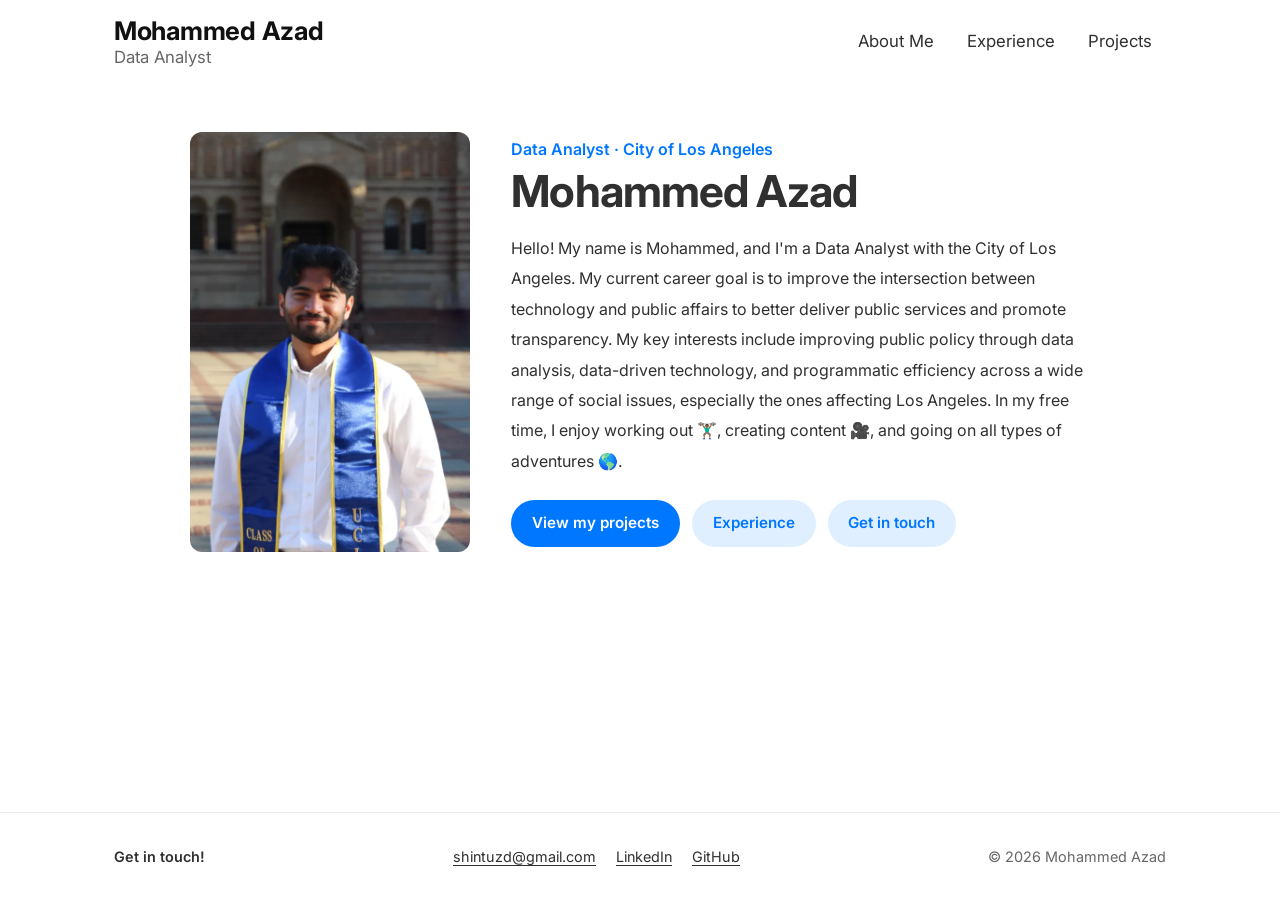
==== commit d4f592bd: "Add LinkedIn and update About page" ====
--- a/index.html
+++ b/index.html
@@ -45,7 +45,7 @@
                 <p class="intro__eyebrow">Data Analyst · City of Los Angeles</p>
                 <h1 class="intro__heading">Mohammed Azad</h1>
                 <p class="intro__bio">
-                    Hello! My name is Mohammed Azad and I'm a Data Analyst with the City of Los Angeles. My current career goal is to
+                    Hello! My name is Mohammed, and I'm a Data Analyst with the City of Los Angeles. My current career goal is to
                     improve the intersection between technology and public affairs to better deliver public services and promote transparency.
                     My key interests include improving public policy through data analysis, data-driven technology, and programmatic efficiency across a wide range of social issues, especially the ones affecting Los Angeles.
                     In my free time, I enjoy working out 🏋🏾‍♂️, creating content 🎥, and going on all types of adventures 🌎.
@@ -64,6 +64,7 @@
             <p class="footer__cta">Get in touch!</p>
             <ul class="footer__links">
                 <li><a href="mailto:shintuzd@gmail.com">shintuzd@gmail.com</a></li>
+                <li><a href="https://www.linkedin.com/in/azadmohammed/" target="_blank" rel="noopener">LinkedIn</a></li>
                 <li><a href="https://github.com/shintuzd" target="_blank" rel="noopener">GitHub</a></li>
             </ul>
             <p class="footer__copy">© <span data-year>2026</span> Mohammed Azad</p>
--- a/styles/style.css
+++ b/styles/style.css
@@ -192,8 +192,7 @@
 }
 
 .prose {
-  max-width: 700px;
-  margin: 0 auto 2rem;
+  margin: 0 0 2rem;
   line-height: 1.8;
 }
 
@@ -279,8 +278,7 @@
   display: grid;
   gap: 2.5rem;
   align-items: center;
-  max-width: 1000px;
-  margin: 0 auto 2.5rem;
+  margin: 0 0 2.5rem;
 }
 
 .about-lead__photo {
